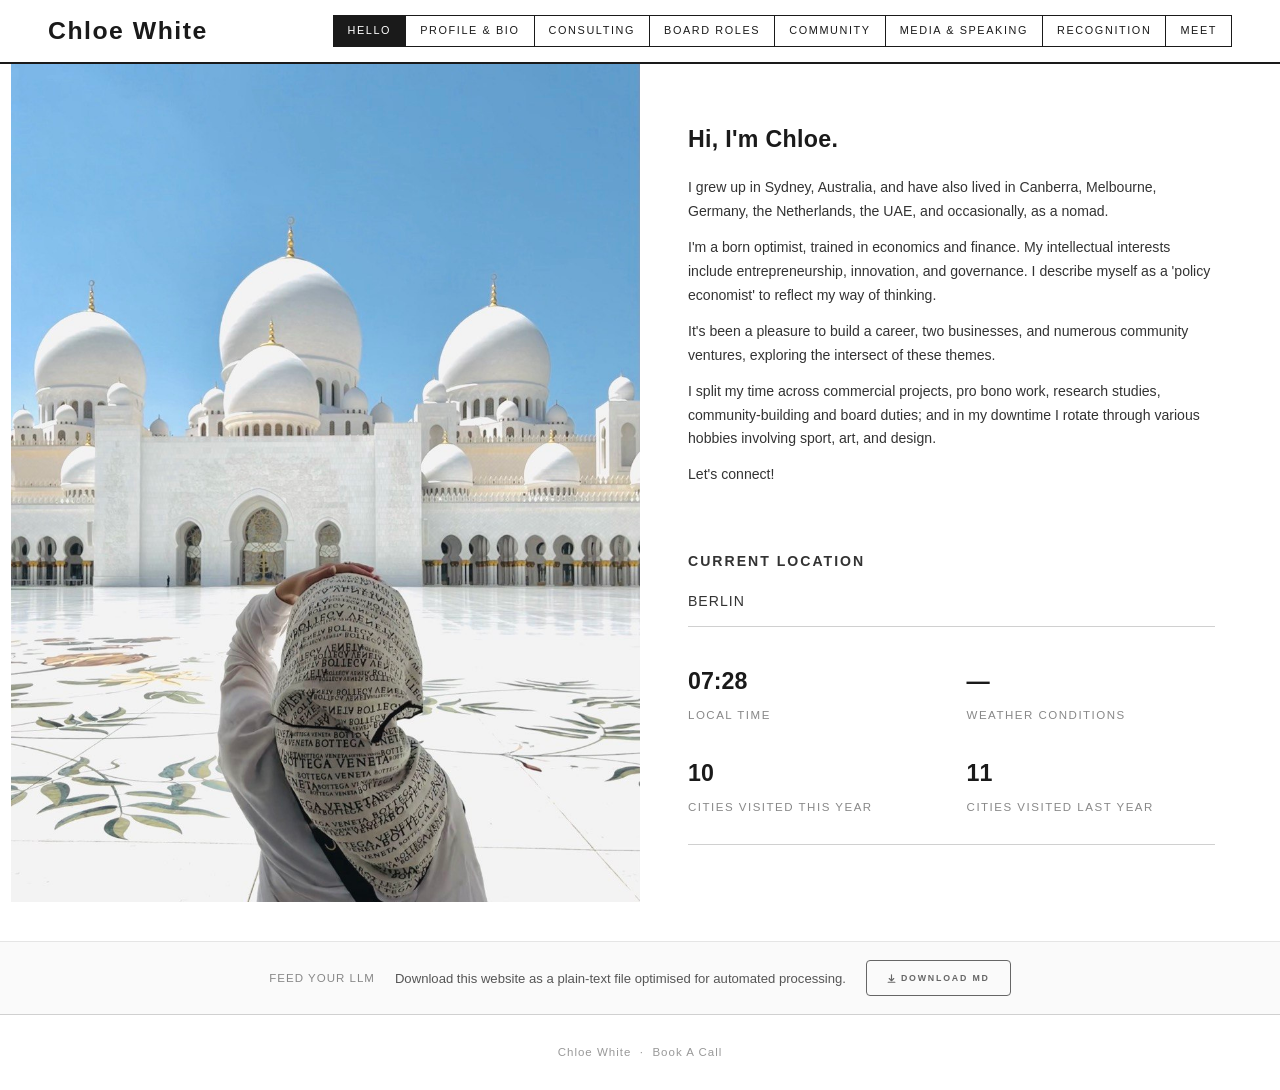
==== index.html @ a9c10bfa "Add files via upload" ====
<!DOCTYPE html>
<html lang="en">
<head>
  <meta charset="UTF-8">
  <meta name="viewport" content="width=device-width, initial-scale=1.0">
  <title>Chloe White — Advisor · Regulatory Strategist · Policy Architect</title>
  <meta name="description" content="Chloe White — one of Australia's most credentialled experts at the intersection of government policy, financial markets, and emerging technology.">
  <link rel="icon" type="image/svg+xml" href="favicon.svg">
  <link rel="stylesheet" href="styles.css">
  <link rel="alternate" type="text/markdown" title="Chloe White — Full Profile (Markdown)" href="chloe-white.md">

  <!-- ===== ABOUT PAGE: hero image flush left + nav, proportionate, no zoom ===== -->
  <style>
    /* Constrain the entire hero to a centred container so wide viewports
       don't produce dead white space to the right. The pair sits centred
       like a gallery print on a wide wall. */
    .hero {
      min-height: 0;
      align-items: stretch;
      grid-template-columns: auto 1fr;
      max-width: calc((961 / 1280) * (100vh - 62px) * 2);
      margin-left: auto;
      margin-right: auto;
    }
    .hero-image {
      display: block;
    }
    .hero-image img {
      display: block;
      width: auto;
      height: auto;
      max-width: 100%;
      max-height: calc(100vh - 62px); /* flush with nav, never taller than viewport */
    }
    /* Right column naturally fills the remaining 1fr — no separate max-width needed */
    .hero-text .stats-row {
      max-width: 100%;
    }

    /* Mobile: stack image above text */
    @media (max-width: 768px) {
      .hero {
        grid-template-columns: 1fr;
        max-width: 100%;
      }
      .hero-image img {
        width: 100%;
        height: auto;
        max-height: none;
        object-fit: unset;
      }
    }
  </style>
</head>
<body>

<!-- ========== HEADER / NAVIGATION ========== -->
<header>
  <div class="header-inner">
    <div class="site-name">
      <a href="index.html">Chloe White</a>
    </div>
    <button class="nav-toggle" aria-label="Toggle navigation" onclick="document.querySelector('nav').classList.toggle('open')">☰</button>
    <nav>
      <a href="index.html" class="active">Hello</a>
      <a href="bio.html">Profile &amp; Bio</a>
      <a href="advisory.html">Consulting</a>
      <a href="board.html">Board Roles</a>
      <a href="community.html">Community</a>
      <a href="media.html">Media &amp; Speaking</a>
      <!-- <a href="ai-stablecoins.html">Research</a> -->
      <a href="recognition.html">Recognition</a>
      <!-- <a href="art.html">Art</a> -->
      <a href="meet.html">Meet</a>
    </nav>
  </div>
</header>

<!-- ========== HERO SECTION ========== -->
<main class="hero">

  <!-- LEFT: Hero Image — replace src with your preferred image -->
  <div class="hero-image">
    <img src="travel-photo.jpg" alt="Chloe White">
  </div>

  <!-- RIGHT: Introduction -->
  <div class="hero-text">
    <h2>Hi, I'm Chloe.</h2>
    <p>
      I grew up in Sydney, Australia, and have also lived in Canberra, Melbourne, Germany,
      the Netherlands, the UAE, and occasionally, as a nomad.
    </p>
    <p>
      I'm a born optimist, trained in economics and finance. My intellectual interests
      include entrepreneurship, innovation, and governance. I describe myself as a 'policy
      economist' to reflect my way of thinking.
    </p>
    <p>
      It's been a pleasure to build a career, two businesses, and numerous community ventures,
      exploring the intersect of these themes.
    </p>
    <p>
      I split my time across commercial projects, pro bono work, research studies,
      community-building and board duties; and in my downtime I rotate through various
      hobbies involving sport, art, and design.
    </p>
    <p>Let's connect!</p>

    <br>
    <br>
    <p class="section-label">Current Location</p>
    <p style="font-size:0.88rem; color:#333; margin-top:4px; text-transform:uppercase; letter-spacing:1px;"><span id="current-city">Berlin</span></p>

    <!-- ========== STATS 2×2 ========== -->
    <div class="stats-row" style="grid-template-columns: repeat(2, 1fr); margin-top: auto; padding-top: 36px;">
      <div class="stat-item" style="text-align:left;">
        <span class="stat-number"><span id="berlin-time">00:00</span></span>
        <span class="stat-label">Local Time</span>
      </div>
      <div class="stat-item" style="text-align:left;">
        <span class="stat-number" id="berlin-weather">—</span>
        <span class="stat-label">Weather Conditions</span>
      </div>
      <div class="stat-item" style="text-align:left;">
        <span class="stat-number">10</span>
        <span class="stat-label">Cities Visited This Year</span>
      </div>
      <div class="stat-item" style="text-align:left;">
        <span class="stat-number">11</span>
        <span class="stat-label">Cities Visited Last Year</span>
      </div>
    </div>
  </div>
</main>

<!-- ========== LIVE BERLIN CLOCK + WEATHER ========== -->
<script>
  /* --- Berlin clock (updates every minute) --- */
  function updateBerlinTime() {
    var now = new Date();
    var berlinStr = now.toLocaleTimeString('en-GB', {
      timeZone: 'Europe/Berlin',
      hour: '2-digit',
      minute: '2-digit'
    });
    var el = document.getElementById('berlin-time');
    if (el) el.textContent = berlinStr;
  }
  updateBerlinTime();
  setInterval(updateBerlinTime, 60000);

  /* --- Berlin weather via Open-Meteo (free, no API key) ---
     Docs: https://open-meteo.com/
     Returns current temperature + WMO weather code.
     WMO codes mapped to simple emoji + label below.
  */
  (function fetchBerlinWeather() {
    var url = 'https://api.open-meteo.com/v1/forecast'
      + '?latitude=52.52&longitude=13.41'
      + '&current=temperature_2m,weather_code'
      + '&timezone=Europe%2FBerlin';

    fetch(url)
      .then(function(r) { return r.json(); })
      .then(function(data) {
        var temp = Math.round(data.current.temperature_2m);
        var code = data.current.weather_code;
        var emoji = weatherEmoji(code);
        var el = document.getElementById('berlin-weather');
        if (el) el.textContent = temp + '°C ' + emoji;
      })
      .catch(function() {
        /* Fail silently — keep the dash placeholder */
      });

    /* WMO weather code → emoji mapping */
    function weatherEmoji(code) {
      if (code === 0) return '☀️';                              /* Clear */
      if (code <= 3) return '⛅';                                /* Partly cloudy */
      if (code <= 49) return '☁️';                               /* Overcast / fog */
      if (code <= 59) return '🌧️';                              /* Drizzle */
      if (code <= 69) return '🌧️';                              /* Rain */
      if (code <= 79) return '❄️';                               /* Snow */
      if (code <= 84) return '🌧️';                              /* Rain showers */
      if (code <= 86) return '❄️';                               /* Snow showers */
      if (code <= 99) return '⛈️';                               /* Thunderstorm */
      return '🌤️';
    }
  })();
</script>

<!-- ========== AI AGENT SECTION ========== -->
<section style="border-top: 1px solid #e5e5e5; padding: 18px 32px; display:flex; align-items:center; justify-content:center; gap:20px; flex-wrap:wrap; background:#fafafa;">
  <p style="margin:0; font-size:0.72rem; text-transform:uppercase; letter-spacing:1px; color:#888;">FEED YOUR LLM</p>
  <p style="margin:0; font-size:0.82rem; color:#555;">Download this website as a plain-text file optimised for automated processing.</p>
  <a href="chloe-white.md" download="chloe-white.md" class="read-more"
     style="margin:0; font-size:0.55rem; display:inline-flex; align-items:center; gap:5px; white-space:nowrap; border-color:#666; color:#666; border-radius:4px;"
     onmouseover="this.style.background='#666'; this.style.color='#fff';"
     onmouseout="this.style.background=''; this.style.color='#666';">
    <svg width="9" height="9" viewBox="0 0 12 12" fill="none" xmlns="http://www.w3.org/2000/svg" aria-hidden="true">
      <line x1="6" y1="1" x2="6" y2="8.5" stroke="currentColor" stroke-width="1.5" stroke-linecap="round"/>
      <polyline points="3,6 6,9 9,6" fill="none" stroke="currentColor" stroke-width="1.5" stroke-linecap="round" stroke-linejoin="round"/>
      <line x1="1.5" y1="11" x2="10.5" y2="11" stroke="currentColor" stroke-width="1.5" stroke-linecap="round"/>
    </svg>
    DOWNLOAD MD
  </a>
</section>

<!-- ========== FOOTER ========== -->
<footer>
  <p><a href="https://linkedin.com/in/policyeconomist" target="_blank" rel="noopener">Chloe White</a> &nbsp;·&nbsp; <a href="meet.html">Book A Call</a></p>
</footer>

</body>
</html>
---- styles.css ----
/* ==========================================================================
   CHLOE WHITE — PERSONAL WEBSITE
   styles.css — Shared stylesheet for all pages
   Modelled on CCA Tel Aviv-Yafo gallery aesthetic
   ========================================================================== */

/* ---------- RESET & BASE ---------- */
*, *::before, *::after { box-sizing: border-box; margin: 0; padding: 0; }

html {
  font-size: 16px;
  scroll-behavior: smooth;
}

body {
  font-family: 'Helvetica Neue', Helvetica, Arial, sans-serif;
  color: #1a1a1a;
  background: #fff;
  line-height: 1.6;
  -webkit-font-smoothing: antialiased;
}

a { color: #1a1a1a; text-decoration: none; }
a:hover { color: #555; }

img { max-width: 100%; height: auto; display: block; }

/* ---------- HEADER / TOP BAR ----------
   CCA-style: heavy black bottom border on header, name left, nav right.
   ========================================================================== */
header {
  border-bottom: 2px solid #1a1a1a;
  padding: 0 48px;
  position: sticky;
  top: 0;
  background: #fff;
  z-index: 100;
}

.header-inner {
  max-width: 1600px;
  margin: 0 auto;
  display: flex;
  align-items: center;
  justify-content: space-between;
  height: 62px;
}

/* ---------- SITE NAME / LOGO ---------- */
.site-name {
  font-size: 1.55rem;
  font-weight: 800;
  letter-spacing: 1.5px;
  white-space: nowrap;
}

.site-name a { color: #1a1a1a; }
.site-name a:hover { color: #1a1a1a; }

/* ---------- NAVIGATION ----------
   CCA: small caps, vertical pipe dividers between each item.
   ========================================================================== */
nav { display: flex; align-items: center; gap: 0; border-top: 1px solid #1a1a1a; border-bottom: 1px solid #1a1a1a; }

nav a {
  font-size: 0.68rem;
  font-weight: 500;
  text-transform: uppercase;
  letter-spacing: 1.6px;
  padding: 6px 14px;
  transition: color 0.2s;
  white-space: nowrap;
  color: #1a1a1a;
  border-left: 1px solid #1a1a1a;
}

nav a:first-child { border-left: 1px solid #1a1a1a; }
nav a:last-child { border-right: 1px solid #1a1a1a; }
nav a:hover { color: #777; }
nav a.active {
  background: #1a1a1a;
  color: #fff;
}
nav a.active:hover { color: #fff; }

/* Mobile nav toggle */
.nav-toggle {
  display: none;
  background: none;
  border: none;
  font-size: 1.5rem;
  cursor: pointer;
  padding: 8px;
  color: #1a1a1a;
}

/* ---------- HERO LAYOUT ----------
   CCA: large image ~58% left, text ~42% right, full viewport height,
   image flush to edges, text vertically centred with right-side padding.
   ========================================================================== */
.hero {
  display: grid;
  grid-template-columns: 58fr 42fr;
  align-items: start;
}

.hero-image {
  display: flex;
  justify-content: center;
  align-items: flex-start;
}

.hero-image img {
  display: block;
  width: 100%;
  height: auto;
}

.hero-text {
  padding: 60px 54px 60px 48px;
  display: flex;
  flex-direction: column;
  justify-content: flex-start;
  height: 100%;
  box-sizing: border-box;
}

.hero-text h2 {
  font-size: 1.45rem;
  font-weight: 700;
  margin-bottom: 22px;
  letter-spacing: 0.3px;
  line-height: 1.3;
}

.hero-text p {
  font-size: 0.88rem;
  line-height: 1.7;
  margin-bottom: 12px;
  color: #333;
}

/* ---------- READ MORE BUTTON ----------
   CCA: thin black border, small uppercase, arrow, no fill.
   ========================================================================== */
.read-more {
  display: inline-block;
  margin-top: 24px;
  font-size: 0.68rem;
  font-weight: 600;
  letter-spacing: 1.8px;
  text-transform: uppercase;
  border: 1.5px solid #1a1a1a;
  padding: 10px 20px;
  transition: background 0.2s, color 0.2s;
  align-self: flex-start;
}

.read-more:hover {
  background: #1a1a1a !important;
  color: #fff;
}

/* ---------- PAGE LAYOUT (interior pages) ---------- */
.page-container {
  max-width: 1400px;
  margin: 0 auto;
  padding: 60px 48px;
}

/* Two-column layout: sidebar image + content (Bio page) */
.page-split {
  display: grid;
  grid-template-columns: 58fr 42fr;
  min-height: calc(100vh - 62px);
}

.page-split .page-image {
  overflow: hidden;
}

.page-split .page-image img {
  width: 100%;
  height: 100%;
  object-fit: cover;
}

.page-split .page-content {
  padding: 60px 48px 60px 48px;
}

/* ---------- SECTION HEADINGS ---------- */
.section-title {
  font-size: 1.45rem;
  font-weight: 700;
  margin-bottom: 28px;
  letter-spacing: 0.3px;
}

.section-subtitle {
  font-size: 1.05rem;
  font-weight: 600;
  margin-top: 44px;
  margin-bottom: 16px;
  letter-spacing: 0.2px;
}

.section-label {
  font-size: 0.68rem;
  font-weight: 600;
  text-transform: uppercase;
  letter-spacing: 2px;
  color: #888;
  margin-bottom: 8px;
}

/* ---------- CONTENT BLOCKS ---------- */
.content-block {
  margin-bottom: 44px;
}

.content-block p {
  font-size: 0.88rem;
  line-height: 1.7;
  color: #333;
  margin-bottom: 12px;
}

.content-block ul {
  list-style: none;
  padding: 0;
}

.content-block ul li {
  font-size: 0.88rem;
  line-height: 1.7;
  color: #333;
  padding-left: 16px;
  position: relative;
  margin-bottom: 10px;
}

.content-block ul li::before {
  content: '—';
  position: absolute;
  left: 0;
  color: #999;
}

/* ---------- STATS / KEY METRICS BAR ---------- */
.stats-row {
  display: grid;
  grid-template-columns: repeat(auto-fit, minmax(180px, 1fr));
  gap: 30px;
  margin: 36px 0;
  padding: 28px 0;
  border-top: 1px solid #d0d0d0;
  border-bottom: 1px solid #d0d0d0;
}

.stat-item {
  text-align: center;
}

.stat-number {
  font-size: 1.45rem;
  font-weight: 700;
  color: #1a1a1a;
  display: block;
}

.stat-label {
  font-size: 0.72rem;
  text-transform: uppercase;
  letter-spacing: 1.5px;
  color: #888;
  margin-top: 6px;
  display: block;
}

/* ---------- BAR CHARTS ---------- */
.chart-container {
  margin: 30px 0;
}

.chart-title {
  font-size: 0.75rem;
  font-weight: 600;
  text-transform: uppercase;
  letter-spacing: 1.8px;
  margin-bottom: 16px;
  color: #555;
}

.bar-chart {
  display: flex;
  flex-direction: column;
  gap: 12px;
}

.bar-row {
  display: flex;
  align-items: center;
  gap: 12px;
}

.bar-label {
  font-size: 0.76rem;
  color: #555;
  width: 160px;
  flex-shrink: 0;
  text-align: right;
}

.bar-track {
  flex: 1;
  background: #f0f0f0;
  height: 20px;
  position: relative;
  overflow: hidden;
}

.bar-fill {
  height: 100%;
  background: #1a1a1a;
  transition: width 0.8s ease;
}

.bar-value {
  font-size: 0.72rem;
  font-weight: 600;
  color: #1a1a1a;
  width: 50px;
  flex-shrink: 0;
}

/* ---------- CARDS GRID ---------- */
.cards-grid {
  display: grid;
  grid-template-columns: repeat(auto-fill, minmax(300px, 1fr));
  gap: 28px;
  margin: 28px 0;
}

.card {
  border: 1px solid #d0d0d0;
  padding: 28px;
  transition: border-color 0.2s;
}

.card:not(.card-previous) {
  padding-top: 18px;
}

.card.card-previous {
  padding-top: 18px;
}

.card:hover { border-color: #999; }

.card h3 {
  font-size: 0.96rem;
  font-weight: 700;
  margin-bottom: 6px;
}

.card .card-role {
  font-size: 0.82rem;
  color: #888;
  font-weight: 700;
  text-transform: uppercase;
  letter-spacing: 0.5px;
  margin-bottom: 4px;
}

.card .card-dates {
  font-size: 0.76rem;
  color: #888;
  margin-bottom: 12px;
}

.card p {
  font-size: 0.85rem;
  line-height: 1.7;
  color: #333;
}

.card .card-tag {
  display: inline-block;
  font-size: 0.62rem;
  font-weight: 600;
  text-transform: uppercase;
  letter-spacing: 1.5px;
  padding: 3px 10px;
  border: 1px solid #ccc;
  background: transparent;
  margin-bottom: 0;
  color: #888;
}

.card .card-tag.current {
  border-color: #1a1a1a;
  background: #1a1a1a;
  color: #fff;
}

.card-location {
  font-size: 0.78rem;
  color: #888;
  margin: 6px 0 0;
  letter-spacing: 0.02em;
}

.card-dept {
  font-size: 0.82rem;
  color: #555;
  margin: 2px 0 6px;
}

/* ---------- TABLES ---------- */
.styled-table {
  width: 100%;
  border-collapse: collapse;
  margin: 20px 0;
  font-size: 0.84rem;
}

.styled-table th {
  text-align: left;
  font-size: 0.68rem;
  text-transform: uppercase;
  letter-spacing: 1.5px;
  color: #888;
  padding: 10px 14px;
  border-bottom: 2px solid #1a1a1a;
  font-weight: 600;
}

.styled-table td {
  padding: 11px 14px;
  border-bottom: 1px solid #eee;
  color: #333;
  vertical-align: top;
}

.styled-table tr:hover td { background: #fafafa; }

/* ---------- TESTIMONIALS ---------- */
.testimonial {
  border-left: 3px solid #1a1a1a;
  padding: 20px 30px;
  margin: 28px 0;
  background: #fafafa;
}

.testimonial blockquote {
  font-size: 0.88rem;
  line-height: 1.75;
  color: #333;
  font-style: italic;
  margin-bottom: 12px;
}

.testimonial cite {
  font-size: 0.76rem;
  font-style: normal;
  font-weight: 600;
  color: #555;
}

/* ---------- LINK LIST ---------- */
.link-list {
  list-style: none;
  padding: 0;
  margin: 20px 0;
}

.link-list li {
  padding: 14px 0;
  border-bottom: 1px solid #eee;
}

.link-list li a {
  font-size: 0.88rem;
  font-weight: 500;
  display: flex;
  justify-content: space-between;
  align-items: center;
}

.link-list li a::after {
  content: '→';
  font-size: 1rem;
  color: #999;
  transition: color 0.2s;
}

.link-list li a:hover::after { color: #1a1a1a; }

/* ---------- TIMELINE ---------- */
.timeline-item {
  padding: 22px 0;
  border-bottom: 1px solid #eee;
}

.timeline-item:last-child { border-bottom: none; }

.timeline-date {
  font-size: 0.68rem;
  text-transform: uppercase;
  letter-spacing: 1.5px;
  color: #888;
  margin-bottom: 6px;
}

.timeline-title {
  font-size: 0.96rem;
  font-weight: 700;
  margin-bottom: 4px;
}

.timeline-venue {
  font-size: 0.84rem;
  color: #555;
  margin-bottom: 8px;
}

.timeline-description {
  font-size: 0.85rem;
  color: #333;
  line-height: 1.7;
}

/* ---------- ART PAGE GALLERY ---------- */
.art-placeholder {
  display: grid;
  grid-template-columns: repeat(auto-fill, minmax(280px, 1fr));
  gap: 20px;
  margin: 30px 0;
}

.art-placeholder .art-item {
  aspect-ratio: 1;
  background: #f5f5f5;
  display: flex;
  align-items: center;
  justify-content: center;
  font-size: 0.76rem;
  color: #bbb;
  text-transform: uppercase;
  letter-spacing: 2px;
  border: 1px solid #eee;
}

/* ---------- FOOTER ---------- */
footer {
  border-top: 1px solid #d0d0d0;
  padding: 28px 48px;
  text-align: center;
  font-size: 0.72rem;
  color: #999;
  letter-spacing: 1px;
}

footer a { color: #999; }
footer a:hover { color: #1a1a1a; }

/* ---------- RESPONSIVE ---------- */
@media (max-width: 1024px) {
  header { padding: 0 28px; }
  nav a { font-size: 0.62rem; padding: 6px 8px; }
  .hero { grid-template-columns: 1fr; }
  .hero-image img { width: 100%; height: auto; max-height: 520px; }
  .hero-text { padding: 40px 28px; }
  .page-split { grid-template-columns: 1fr; }
  .page-split .page-content { padding: 40px 28px; }
  .page-container { padding: 40px 28px; }
  .bar-label { width: 120px; }
}

@media (max-width: 768px) {
  header { padding: 0 20px; }

  .header-inner {
    flex-wrap: wrap;
    height: auto;
    padding: 14px 0;
  }

  .site-name { font-size: 1.15rem; }

  .nav-toggle { display: block; }

  nav {
    display: none;
    flex-direction: column;
    width: 100%;
    padding: 10px 0;
    gap: 0;
    border-top: none;
    border-bottom: none;
  }

  nav.open { display: flex; }

  nav a {
    padding: 10px 0;
    font-size: 0.72rem;
    border-bottom: 1px solid #f0f0f0;
    border-left: none;
    border-right: none;
  }

  nav a:first-child { border-left: none; }
  nav a:last-child { border-right: none; border-bottom: none; }

  .page-container { padding: 36px 20px; }
  .stats-row { grid-template-columns: repeat(2, 1fr); }

  /* Force all cards grids to single column regardless of inline grid-template-columns */
  .cards-grid { grid-template-columns: 1fr !important; }

  .bar-label { width: 100px; font-size: 0.68rem; }

  /* Awards table: scroll horizontally rather than overflow/overlap */
  .styled-table-wrap {
    overflow-x: auto;
    -webkit-overflow-scrolling: touch;
  }
  .styled-table { font-size: 0.76rem; }
  .styled-table th, .styled-table td { padding: 8px 10px; }
  /* Top-align all header cells */
  .styled-table th { vertical-align: top; }

  footer { padding: 24px 20px; }
}
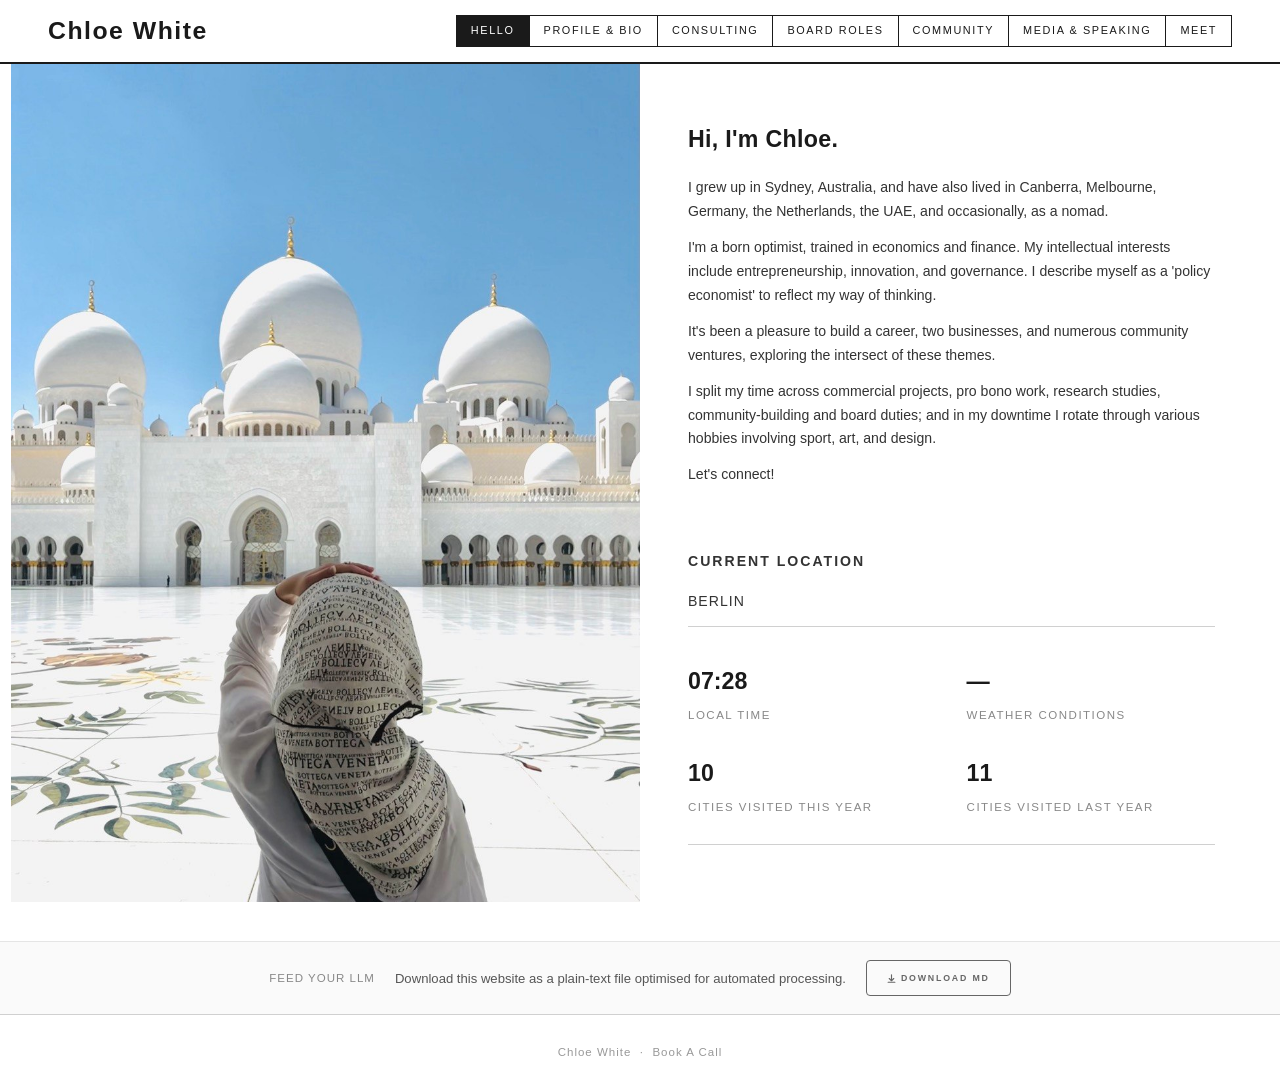
==== commit e7d7c6cc: "Add files via upload" ====
--- a/index.html
+++ b/index.html
@@ -69,7 +69,7 @@
       <a href="community.html">Community</a>
       <a href="media.html">Media &amp; Speaking</a>
       <!-- <a href="ai-stablecoins.html">Research</a> -->
-      <a href="recognition.html">Recognition</a>
+      <!-- <a href="recognition.html">Recognition</a> -->
       <!-- <a href="art.html">Art</a> -->
       <a href="meet.html">Meet</a>
     </nav>
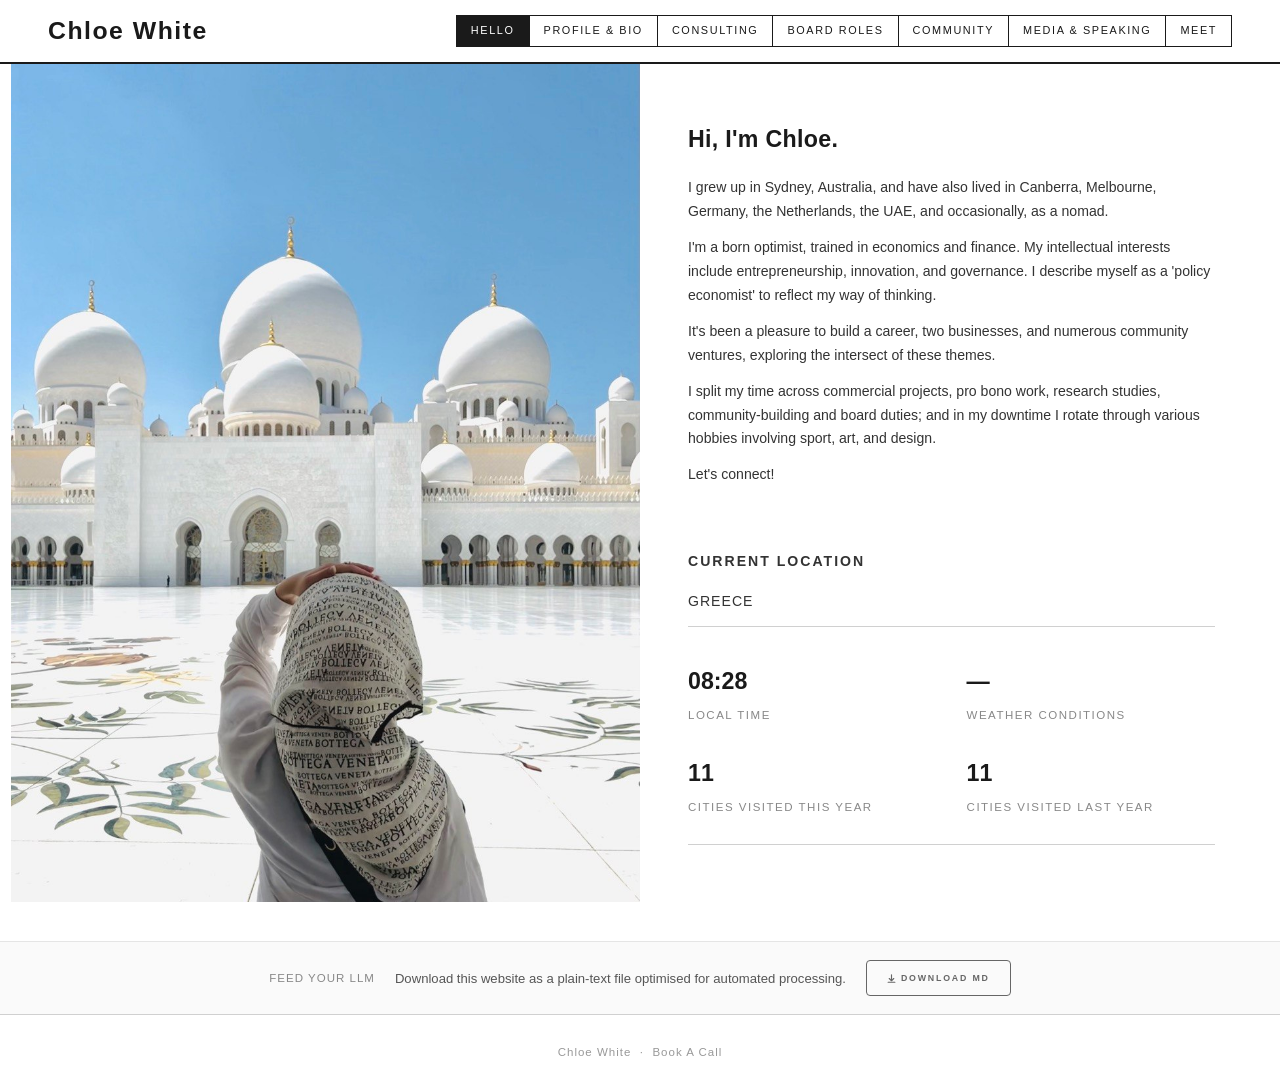
==== commit 07a2d857: "Add files via upload" ====
--- a/index.html
+++ b/index.html
@@ -110,7 +110,7 @@
     <br>
     <br>
     <p class="section-label">Current Location</p>
-    <p style="font-size:0.88rem; color:#333; margin-top:4px; text-transform:uppercase; letter-spacing:1px;"><span id="current-city">Berlin</span></p>
+    <p style="font-size:0.88rem; color:#333; margin-top:4px; text-transform:uppercase; letter-spacing:1px;"><span id="current-city">Greece</span></p>
 
     <!-- ========== STATS 2×2 ========== -->
     <div class="stats-row" style="grid-template-columns: repeat(2, 1fr); margin-top: auto; padding-top: 36px;">
@@ -119,11 +119,11 @@
         <span class="stat-label">Local Time</span>
       </div>
       <div class="stat-item" style="text-align:left;">
-        <span class="stat-number" id="berlin-weather">—</span>
+        <span class="stat-number" id="athens-weather">—</span>
         <span class="stat-label">Weather Conditions</span>
       </div>
       <div class="stat-item" style="text-align:left;">
-        <span class="stat-number">10</span>
+        <span class="stat-number">11</span>
         <span class="stat-label">Cities Visited This Year</span>
       </div>
       <div class="stat-item" style="text-align:left;">
@@ -134,13 +134,13 @@
   </div>
 </main>
 
-<!-- ========== LIVE BERLIN CLOCK + WEATHER ========== -->
+<!-- ========== LIVE ATHENS CLOCK + WEATHER ========== -->
 <script>
-  /* --- Berlin clock (updates every minute) --- */
+  /* --- Athens clock (updates every minute) --- */
   function updateBerlinTime() {
     var now = new Date();
     var berlinStr = now.toLocaleTimeString('en-GB', {
-      timeZone: 'Europe/Berlin',
+      timeZone: 'Europe/Athens',
       hour: '2-digit',
       minute: '2-digit'
     });
@@ -150,16 +150,16 @@
   updateBerlinTime();
   setInterval(updateBerlinTime, 60000);
 
-  /* --- Berlin weather via Open-Meteo (free, no API key) ---
+  /* --- Athens weather via Open-Meteo (free, no API key) ---
      Docs: https://open-meteo.com/
      Returns current temperature + WMO weather code.
      WMO codes mapped to simple emoji + label below.
   */
   (function fetchBerlinWeather() {
     var url = 'https://api.open-meteo.com/v1/forecast'
-      + '?latitude=52.52&longitude=13.41'
+      + '?latitude=37.98&longitude=23.73'
       + '&current=temperature_2m,weather_code'
-      + '&timezone=Europe%2FBerlin';
+      + '&timezone=Europe%2FAthens';
 
     fetch(url)
       .then(function(r) { return r.json(); })
@@ -167,7 +167,7 @@
         var temp = Math.round(data.current.temperature_2m);
         var code = data.current.weather_code;
         var emoji = weatherEmoji(code);
-        var el = document.getElementById('berlin-weather');
+        var el = document.getElementById('athens-weather');
         if (el) el.textContent = temp + '°C ' + emoji;
       })
       .catch(function() {
@@ -212,5 +212,7 @@
   <p><a href="https://linkedin.com/in/policyeconomist" target="_blank" rel="noopener">Chloe White</a> &nbsp;·&nbsp; <a href="meet.html">Book A Call</a></p>
 </footer>
 
+<!-- 100% privacy-first analytics -->
+<script async src="https://scripts.simpleanalyticscdn.com/latest.js"></script>
 </body>
 </html>
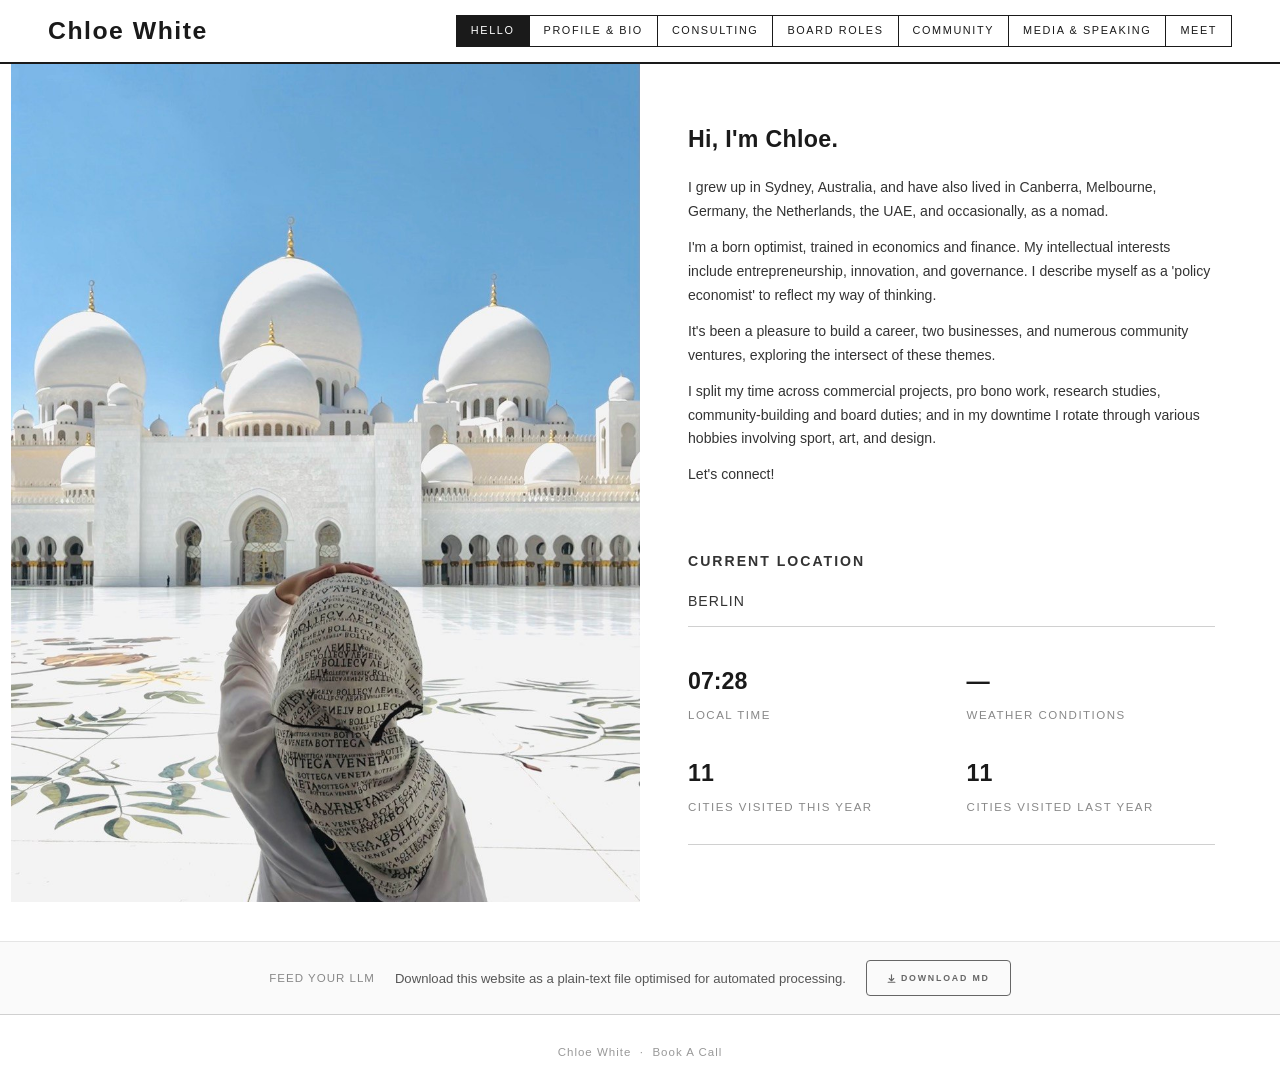
==== commit f3a0614a: "Update index.html" ====
--- a/index.html
+++ b/index.html
@@ -110,7 +110,7 @@
     <br>
     <br>
     <p class="section-label">Current Location</p>
-    <p style="font-size:0.88rem; color:#333; margin-top:4px; text-transform:uppercase; letter-spacing:1px;"><span id="current-city">Greece</span></p>
+    <p style="font-size:0.88rem; color:#333; margin-top:4px; text-transform:uppercase; letter-spacing:1px;"><span id="current-city">Berlin</span></p>
 
     <!-- ========== STATS 2×2 ========== -->
     <div class="stats-row" style="grid-template-columns: repeat(2, 1fr); margin-top: auto; padding-top: 36px;">
@@ -140,7 +140,7 @@
   function updateBerlinTime() {
     var now = new Date();
     var berlinStr = now.toLocaleTimeString('en-GB', {
-      timeZone: 'Europe/Athens',
+      timeZone: 'Europe/Berlin',
       hour: '2-digit',
       minute: '2-digit'
     });
@@ -159,7 +159,7 @@
     var url = 'https://api.open-meteo.com/v1/forecast'
       + '?latitude=37.98&longitude=23.73'
       + '&current=temperature_2m,weather_code'
-      + '&timezone=Europe%2FAthens';
+      + '&timezone=Europe%2FBerlin';
 
     fetch(url)
       .then(function(r) { return r.json(); })
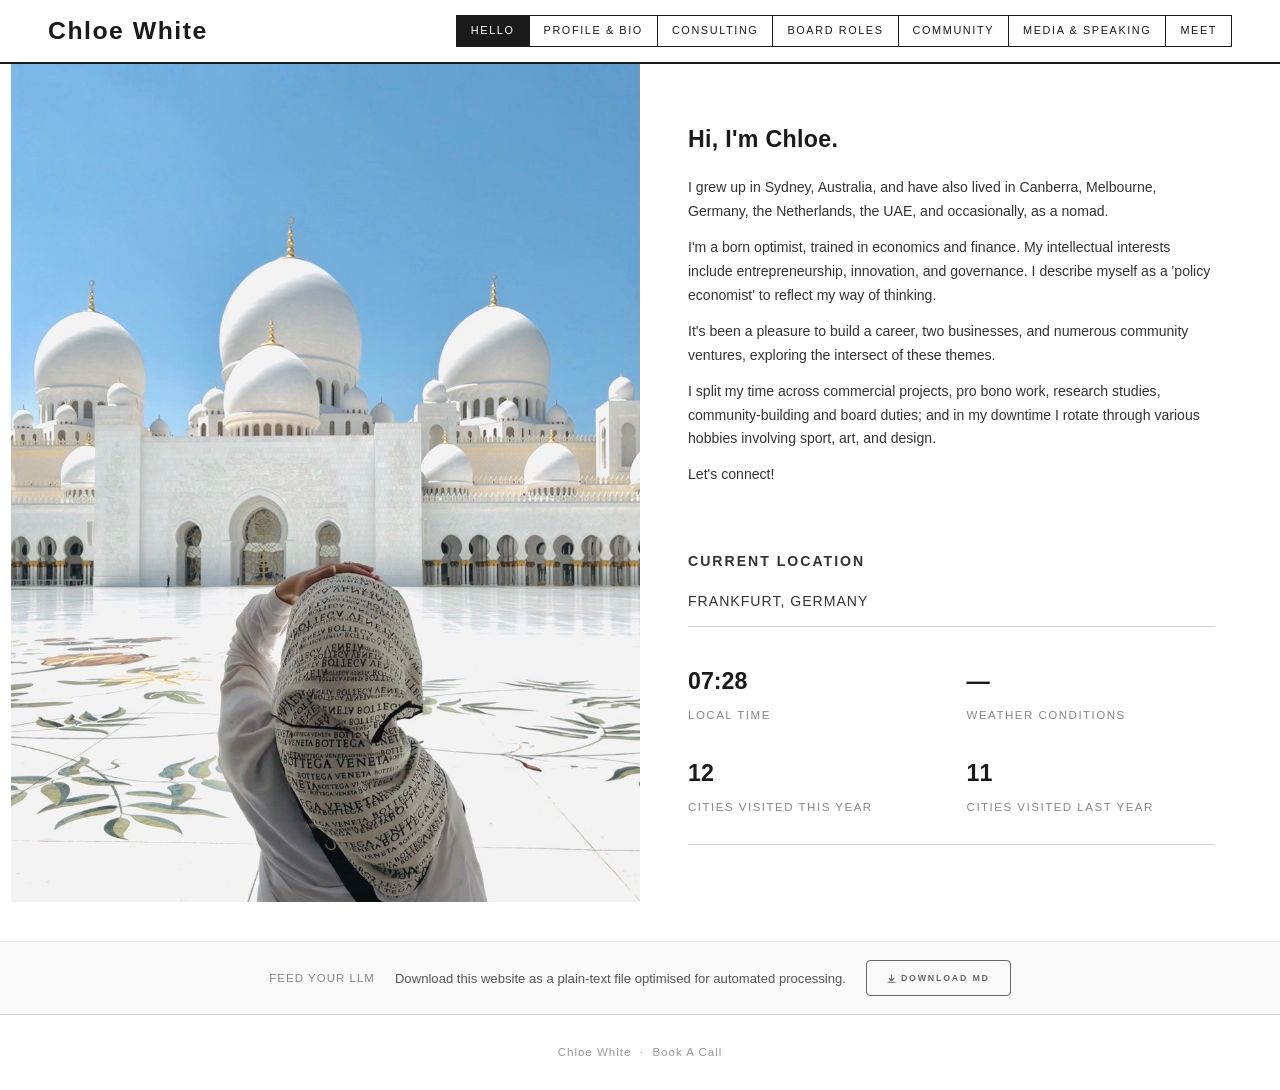
==== commit 0add1c6f: "Add files via upload" ====
--- a/index.html
+++ b/index.html
@@ -110,20 +110,22 @@
     <br>
     <br>
     <p class="section-label">Current Location</p>
-    <p style="font-size:0.88rem; color:#333; margin-top:4px; text-transform:uppercase; letter-spacing:1px;"><span id="current-city">Berlin</span></p>
+    <!-- The text below is filled in automatically from the LOCATION box in the script
+         at the bottom of this file. To change your location, edit that box — not here. -->
+    <p style="font-size:0.88rem; color:#333; margin-top:4px; text-transform:uppercase; letter-spacing:1px;"><span id="location-label">—</span></p>
 
     <!-- ========== STATS 2×2 ========== -->
     <div class="stats-row" style="grid-template-columns: repeat(2, 1fr); margin-top: auto; padding-top: 36px;">
       <div class="stat-item" style="text-align:left;">
-        <span class="stat-number"><span id="berlin-time">00:00</span></span>
+        <span class="stat-number"><span id="local-time">00:00</span></span>
         <span class="stat-label">Local Time</span>
       </div>
       <div class="stat-item" style="text-align:left;">
-        <span class="stat-number" id="athens-weather">—</span>
+        <span class="stat-number" id="local-weather">—</span>
         <span class="stat-label">Weather Conditions</span>
       </div>
       <div class="stat-item" style="text-align:left;">
-        <span class="stat-number">11</span>
+        <span class="stat-number">12</span>
         <span class="stat-label">Cities Visited This Year</span>
       </div>
       <div class="stat-item" style="text-align:left;">
@@ -134,32 +136,61 @@
   </div>
 </main>
 
-<!-- ========== LIVE ATHENS CLOCK + WEATHER ========== -->
+<!-- ========== LIVE LOCATION · CLOCK · WEATHER ========== -->
 <script>
-  /* --- Athens clock (updates every minute) --- */
-  function updateBerlinTime() {
+  /* ================================================================
+     ★  UPDATE YOUR LOCATION HERE — THIS IS THE ONLY PLACE TO EDIT  ★
+     ================================================================
+     Change the four fields below whenever you move. Everything on the
+     page — the "Current Location" label, the live clock, and the live
+     weather — reads from this one box, so nothing can fall out of sync.
+
+       label     = the words shown under "Current Location" (free text)
+       timezone  = IANA time-zone name, drives the live clock
+       latitude  = for the live weather (decimal degrees)
+       longitude = for the live weather (decimal degrees)
+
+     Look up a city's timezone and coordinates at https://open-meteo.com/
+     ================================================================ */
+  var LOCATION = {
+    label:     "Frankfurt, Germany",
+    timezone:  "Europe/Berlin",
+    latitude:  50.11,
+    longitude: 8.68
+  };
+  /* ==== Nothing below needs editing when you change location ==== */
+
+
+  /* --- Show the location label --- */
+  (function showLocationLabel() {
+    var el = document.getElementById('location-label');
+    if (el) el.textContent = LOCATION.label;
+  })();
+
+  /* --- Live local clock (updates every minute) --- */
+  function updateLocalTime() {
     var now = new Date();
-    var berlinStr = now.toLocaleTimeString('en-GB', {
-      timeZone: 'Europe/Berlin',
+    var timeStr = now.toLocaleTimeString('en-GB', {
+      timeZone: LOCATION.timezone,
       hour: '2-digit',
       minute: '2-digit'
     });
-    var el = document.getElementById('berlin-time');
-    if (el) el.textContent = berlinStr;
+    var el = document.getElementById('local-time');
+    if (el) el.textContent = timeStr;
   }
-  updateBerlinTime();
-  setInterval(updateBerlinTime, 60000);
-
-  /* --- Athens weather via Open-Meteo (free, no API key) ---
+  updateLocalTime();
+  setInterval(updateLocalTime, 60000);
+
+  /* --- Live weather via Open-Meteo (free, no API key) ---
      Docs: https://open-meteo.com/
      Returns current temperature + WMO weather code.
      WMO codes mapped to simple emoji + label below.
   */
-  (function fetchBerlinWeather() {
+  (function fetchLocalWeather() {
     var url = 'https://api.open-meteo.com/v1/forecast'
-      + '?latitude=37.98&longitude=23.73'
+      + '?latitude=' + LOCATION.latitude + '&longitude=' + LOCATION.longitude
       + '&current=temperature_2m,weather_code'
-      + '&timezone=Europe%2FBerlin';
+      + '&timezone=' + encodeURIComponent(LOCATION.timezone);
 
     fetch(url)
       .then(function(r) { return r.json(); })
@@ -167,7 +198,7 @@
         var temp = Math.round(data.current.temperature_2m);
         var code = data.current.weather_code;
         var emoji = weatherEmoji(code);
-        var el = document.getElementById('athens-weather');
+        var el = document.getElementById('local-weather');
         if (el) el.textContent = temp + '°C ' + emoji;
       })
       .catch(function() {
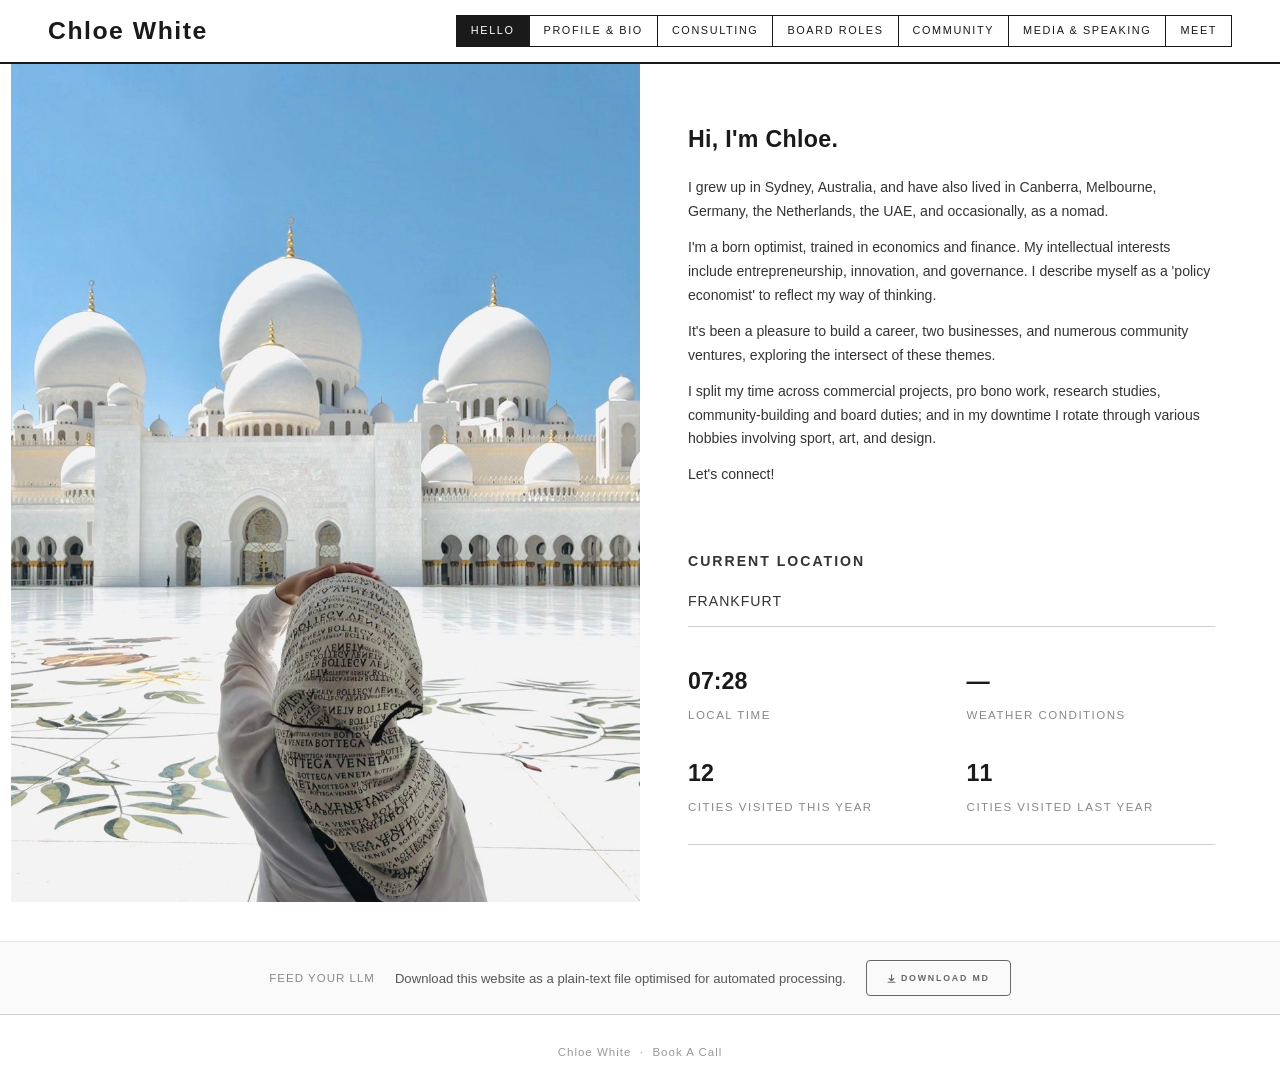
==== commit 23d014ca: "Add files via upload" ====
--- a/index.html
+++ b/index.html
@@ -153,7 +153,7 @@
      Look up a city's timezone and coordinates at https://open-meteo.com/
      ================================================================ */
   var LOCATION = {
-    label:     "Frankfurt, Germany",
+    label:     "Frankfurt",
     timezone:  "Europe/Berlin",
     latitude:  50.11,
     longitude: 8.68
